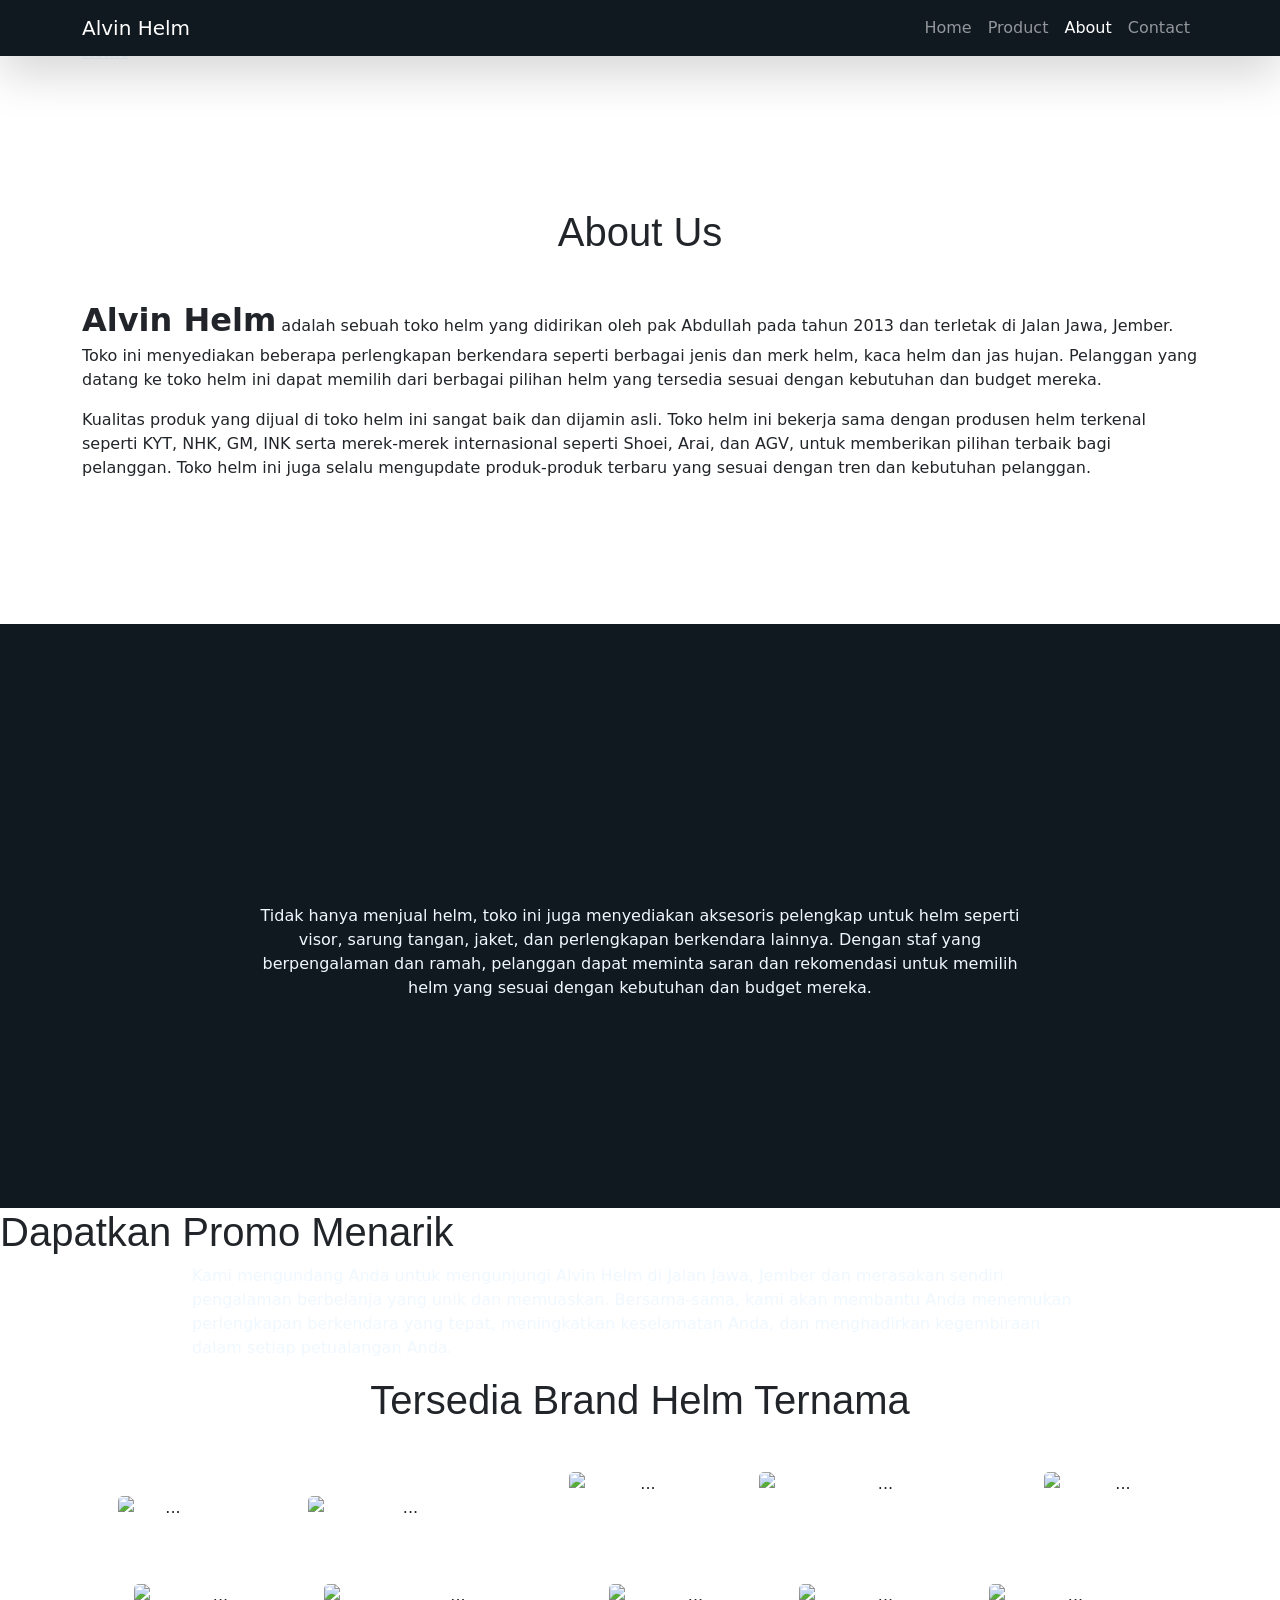
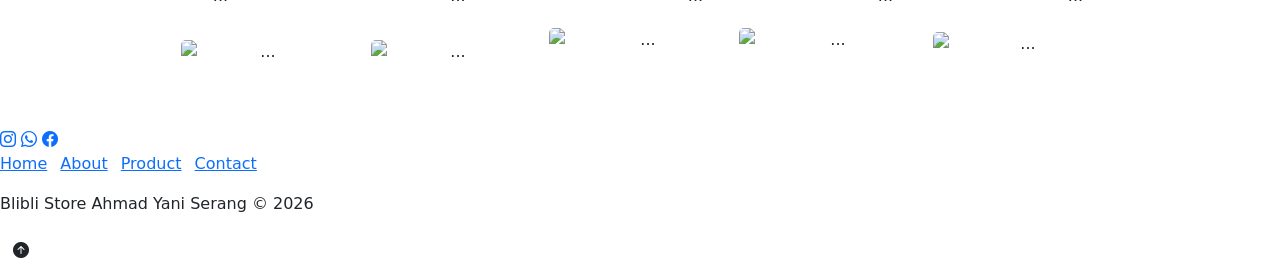
==== about.html @ 5a6e1b43 "Update title and copyright information in about.html" ====
<!DOCTYPE html>
<html lang="en">

<head>
  <meta charset="utf-8" />
  <meta name="viewport" content="width=device-width, initial-scale=1" />
  <title>Blibli Store Ahmad Yani Serang</title>
  <link href="img/faticon/output-onlinepngtools.png" rel="shortcut icon">

  <!-- Bootstrap CSS -->
  <link href="https://cdn.jsdelivr.net/npm/bootstrap@5.3.0-alpha3/dist/css/bootstrap.min.css" rel="stylesheet"
    integrity="sha384-KK94CHFLLe+nY2dmCWGMq91rCGa5gtU4mk92HdvYe+M/SXH301p5ILy+dN9+nJOZ" crossorigin="anonymous" />

  <!-- CSS -->
  <link rel="stylesheet" href="style.css" />

  <!-- Icons Boostrap -->
  <link rel="stylesheet" href="https://cdn.jsdelivr.net/npm/bootstrap-icons@1.10.5/font/bootstrap-icons.css" />

  <!-- EFEK SCROLL -->
  <link rel="stylesheet" href="https://unpkg.com/aos@next/dist/aos.css" />
</head>

<body>
  <!-- Navbar -->
  <nav class="navbar navbar-expand-lg navbar-dark shadow-lg fixed-top" style="background-color: #101820">
    <div class="container">
      <a class="navbar-brand" href="#">Alvin Helm</a>
      <button class="navbar-toggler" type="button" data-bs-toggle="collapse" data-bs-target="#navbarNav"
        aria-controls="navbarNav" aria-expanded="false" aria-label="Toggle navigation">
        <span class="navbar-toggler-icon"></span>
      </button>
      <div class="collapse navbar-collapse" id="navbarNav">
        <ul class="navbar-nav ms-auto">
          <li class="nav-item">
            <a class="nav-link" href="index.html">Home</a>
          </li>
          <li class="nav-item">
            <a class="nav-link" href="product.html">Product</a>
          </li>
          <li class="nav-item">
            <a class="nav-link active" aria-current="page" href="#">About</a>
          </li>
          <li class="nav-item">
            <a class="nav-link" href="contact.html">Contact</a>
          </li>
        </ul>
      </div>
    </div>
  </nav>
  <!-- Akhir Navbar -->

  <!-- Intro -->
  <section class="intro">
    <div class="hero-top" data-aos="fade-up" data-aos-easing="linear" data-aos-duration="1500">
      <div class="container h-100">
        <div class="d-flex h-100 text-start align-items-center">
          <div class="w-100 text-white">
            <p class="font_intro" data-aos="fade-up" data-aos-duration="2000">About Us</p>
            <p><a href="index.html" style="color: aliceblue">Home</a> / About Us</p>
          </div>
        </div>
      </div>
    </div>
  </section>
  <!-- Akhir Intro -->

  <!-- Produk -->
  <section class="about_Us" style="padding-top: 10%; padding-bottom: 10%">
    <div class="container" data-aos="fade-down" data-aos-easing="linear" data-aos-duration="1000">
      <div class="row justify-content-center text-center" data-aos="fade-up" data-aos-duration="500">
        <div class="col-lg-7 text-center mb-3" style="font-family: 'Outfit', sans-serif">
          <h1>About Us</h1>
        </div>
      </div>
      <div class="row justify-content-center text-left mt-3" data-aos="fade-up" data-aos-duration="1500">
        <p>
          <b style="font-size: 200%">Alvin Helm</b> adalah sebuah toko helm yang didirikan oleh pak Abdullah pada tahun
          2013 dan terletak di Jalan Jawa, Jember. Toko ini menyediakan beberapa perlengkapan berkendara seperti
          berbagai jenis
          dan merk helm, kaca helm dan jas hujan. Pelanggan yang datang ke toko helm ini dapat memilih dari berbagai
          pilihan helm yang tersedia sesuai dengan kebutuhan dan budget mereka.
        </p>
        <p>
          Kualitas produk yang dijual di toko helm ini sangat baik dan dijamin asli. Toko helm ini bekerja sama dengan
          produsen helm terkenal seperti KYT, NHK, GM, INK serta merek-merek internasional seperti Shoei, Arai, dan AGV,
          untuk
          memberikan pilihan terbaik bagi pelanggan. Toko helm ini juga selalu mengupdate produk-produk terbaru yang
          sesuai dengan tren dan kebutuhan pelanggan.
        </p>
      </div>
    </div>
  </section>
  <!-- Akhir Produk -->

  <!-- Produk -->
  <section class="about" style="background-color: #101820; padding-top: 15%; padding-bottom: 15%">
    <div class="container" data-aos="fade-down" data-aos-easing="linear" data-aos-duration="1000">
      <div class="row justify-content-center text-center" data-aos="fade-up" data-aos-duration="500">
        <div class="col-lg-7 text-center mb-3" style="font-family: 'Outfit', sans-serif; color: aliceblue">
          <h1>Mengapa Harus Alvin Helm ?</h1>
        </div>
      </div>
      <div class="row justify-content-center text-center mt-3"
        style="color: aliceblue; padding-left: 15%; padding-right: 15%" data-aos="fade-up" data-aos-duration="1500">
        <p>
          Tidak hanya menjual helm, toko ini juga menyediakan aksesoris pelengkap untuk helm seperti visor, sarung
          tangan, jaket, dan perlengkapan berkendara lainnya. Dengan staf yang berpengalaman dan ramah, pelanggan dapat
          meminta saran
          dan rekomendasi untuk memilih helm yang sesuai dengan kebutuhan dan budget mereka.
        </p>
      </div>
    </div>
  </section>
  <!-- Akhir Produk -->
  <!--<section class="hero">
      <div class="hero-container text-left">
        <h1 style="font-family: 'Fredoka', sans-serif; color: aliceblue">Dapatkan Promo Menarik</h1>
        <p>
          Kami mengundang Anda untuk mengunjungi Alvin Helm di Jalan Jawa, Jember dan merasakan sendiri pengalaman berbelanja yang unik dan memuaskan. Bersama-sama, kami akan membantu Anda menemukan perlengkapan berkendara yang tepat,
          meningkatkan keselamatan Anda, dan menghadirkan kegembiraan dalam setiap petualangan Anda.
        </p>
      </div>
    </section>-->

  <section class="hero">
    <div class="hero-content" data-aos="fade-down" data-aos-easing="linear" data-aos-duration="1000">
      <h1 class="hero-title" style="font-family: 'Outfit', sans-serif" data-aos="fade-up" data-aos-duration="500">
        Dapatkan Promo Menarik</h1>

      <p class="hero-subtitle" style="color: aliceblue; padding-left: 15%; padding-right: 15%" data-aos="fade-up"
        data-aos-duration="1500">
        Kami mengundang Anda untuk mengunjungi Alvin Helm di Jalan Jawa, Jember dan merasakan sendiri pengalaman
        berbelanja yang unik dan memuaskan. Bersama-sama, kami akan membantu Anda menemukan perlengkapan berkendara yang
        tepat,
        meningkatkan keselamatan Anda, dan menghadirkan kegembiraan dalam setiap petualangan Anda.
      </p>
    </div>
  </section>

  <!-- Brand -->
  <section class="brand2" id="brand2">
    <div class="container justify-content-center text-center mb-5" data-aos="fade-up" data-aos-duration="2000">
      <div class="row justify-content-center text-center" data-aos="fade-up" data-aos-duration="2000">
        <div class="col-lg-7 text-center mb-3" style="font-family: 'Outfit', sans-serif">
          <h1>Tersedia Brand Helm Ternama</h1>
        </div>
      </div>
      <div class="row justify-content-center text-center">
        <div class="col-lg-2 p-5">
          <div class="card" style="width: auto; border: none">
            <img src="img/logo helm/AGV_logo2.png" class="card-img-top" alt="..." />
          </div>
        </div>
        <div class="col-lg-3 p-5">
          <div class="card" style="width: auto; border: none">
            <img src="img/logo helm/arai.png" class="card-img-top" alt="..." />
          </div>
        </div>
        <div class="col-lg-2 p-4">
          <div class="card" style="width: auto; border: none">
            <img src="img/logo helm/bogo2.png" class="card-img-top" alt="..." />
          </div>
        </div>
        <div class="col-lg-3 p-4">
          <div class="card" style="width: auto; border: none">
            <img src="img/logo helm/cargloss2.png" class="card-img-top" alt="..." />
          </div>
        </div>
        <div class="col-lg-2 p-4">
          <div class="card" style="width: auto; border: none">
            <img src="img/logo helm/gm2.png" class="card-img-top" alt="..." />
          </div>
        </div>
        <div class="col-lg-2 p-3">
          <div class="card" style="width: auto; border: none">
            <img src="img/logo helm/hiu2.png" class="card-img-top" alt="..." />
          </div>
        </div>
        <div class="col-lg-3 p-3">
          <div class="card" style="width: auto; border: none">
            <img src="img/logo helm/hjc2.png" class="card-img-top" alt="..." />
          </div>
        </div>
        <div class="col-lg-2 p-3">
          <div class="card" style="width: auto; border: none">
            <img src="img/logo helm/ink2.png" class="card-img-top" alt="..." />
          </div>
        </div>
        <div class="col-lg-2 p-3">
          <div class="card" style="width: auto; border: none">
            <img src="img/logo helm/jpn2.png" class="card-img-top" alt="..." />
          </div>
        </div>
        <div class="col-lg-2 p-3">
          <div class="card" style="width: auto; border: none">
            <img src="img/logo helm/Logo KYT Helmet.png" class="card-img-top" alt="..." />
          </div>
        </div>
        <div class="col-lg-2 p-3">
          <div class="card" style="width: auto; border: none">
            <img src="img/logo helm/nhk.png" class="card-img-top" alt="..." />
          </div>
        </div>
        <div class="col-lg-2 p-3">
          <div class="card" style="width: auto; border: none">
            <img src="img/logo helm/nolan2.png" class="card-img-top" alt="..." />
          </div>
        </div>
        <div class="col-lg-2 p-1">
          <div class="card" style="width: auto; border: none">
            <img src="img/logo helm/rsv2.png" class="card-img-top" alt="..." />
          </div>
        </div>
        <div class="col-lg-2 p-1">
          <div class="card" style="width: auto; border: none">
            <img src="img/logo helm/shoe2.png" class="card-img-top" alt="..." />
          </div>
        </div>
        <div class="col-lg-2 p-2">
          <div class="card" style="width: auto; border: none">
            <img src="img/logo helm/suomy 2.png" class="card-img-top" alt="..." />
          </div>
        </div>
      </div>
    </div>
  </section>
  <!-- Akhir Brand -->

  <!-- Footer -->
  <section>
    <div class="footer-basic">
      <footer>
        <div class="social">
          <a href="https://www.instagram.com/alvin_grosir_helm/?hl=id" target="_blank"><i
              class="bi bi-instagram"></i></a>
          <a href="http://wa.me/6281232246565"><i class="bi bi-whatsapp" target="_blank"></i></a>
          <a href="https://www.facebook.com/ALVIN.GROSIR.HELM/" target="_blank"><i class="bi bi-facebook"></i></a>
        </div>
        <ul class="list-inline">
          <li class="list-inline-item"><a href="index.html">Home</a></li>
          <li class="list-inline-item"><a href="about.html">About</a></li>
          <li class="list-inline-item"><a href="product.html">Product</a></li>
          <li class="list-inline-item"><a href="contact.html">Contact</a></li>
        </ul>
        <p class="copyright">Blibli Store Ahmad Yani Serang © 2026</p>
      </footer>
    </div>
  </section>
  <!-- Akhir Footer -->

  <!-- Scroll to Top -->
  <button onclick="topFunction()" class="btn btn-floating mb-1" id="myBtn" title="Go to top"><i
      class="bi bi-arrow-up-circle-fill"></i></button>

  <script src="script.js"></script>

  <script src="https://cdn.jsdelivr.net/npm/bootstrap@5.3.0-alpha3/dist/js/bootstrap.bundle.min.js"
    integrity="sha384-ENjdO4Dr2bkBIFxQpeoTz1HIcje39Wm4jDKdf19U8gI4ddQ3GYNS7NTKfAdVQSZe"
    crossorigin="anonymous"></script>

  <!-- EFEK SCROLL -->
  <script src="https://unpkg.com/aos@next/dist/aos.js"></script>
  <script>
    AOS.init();
  </script>
</body>

</html>
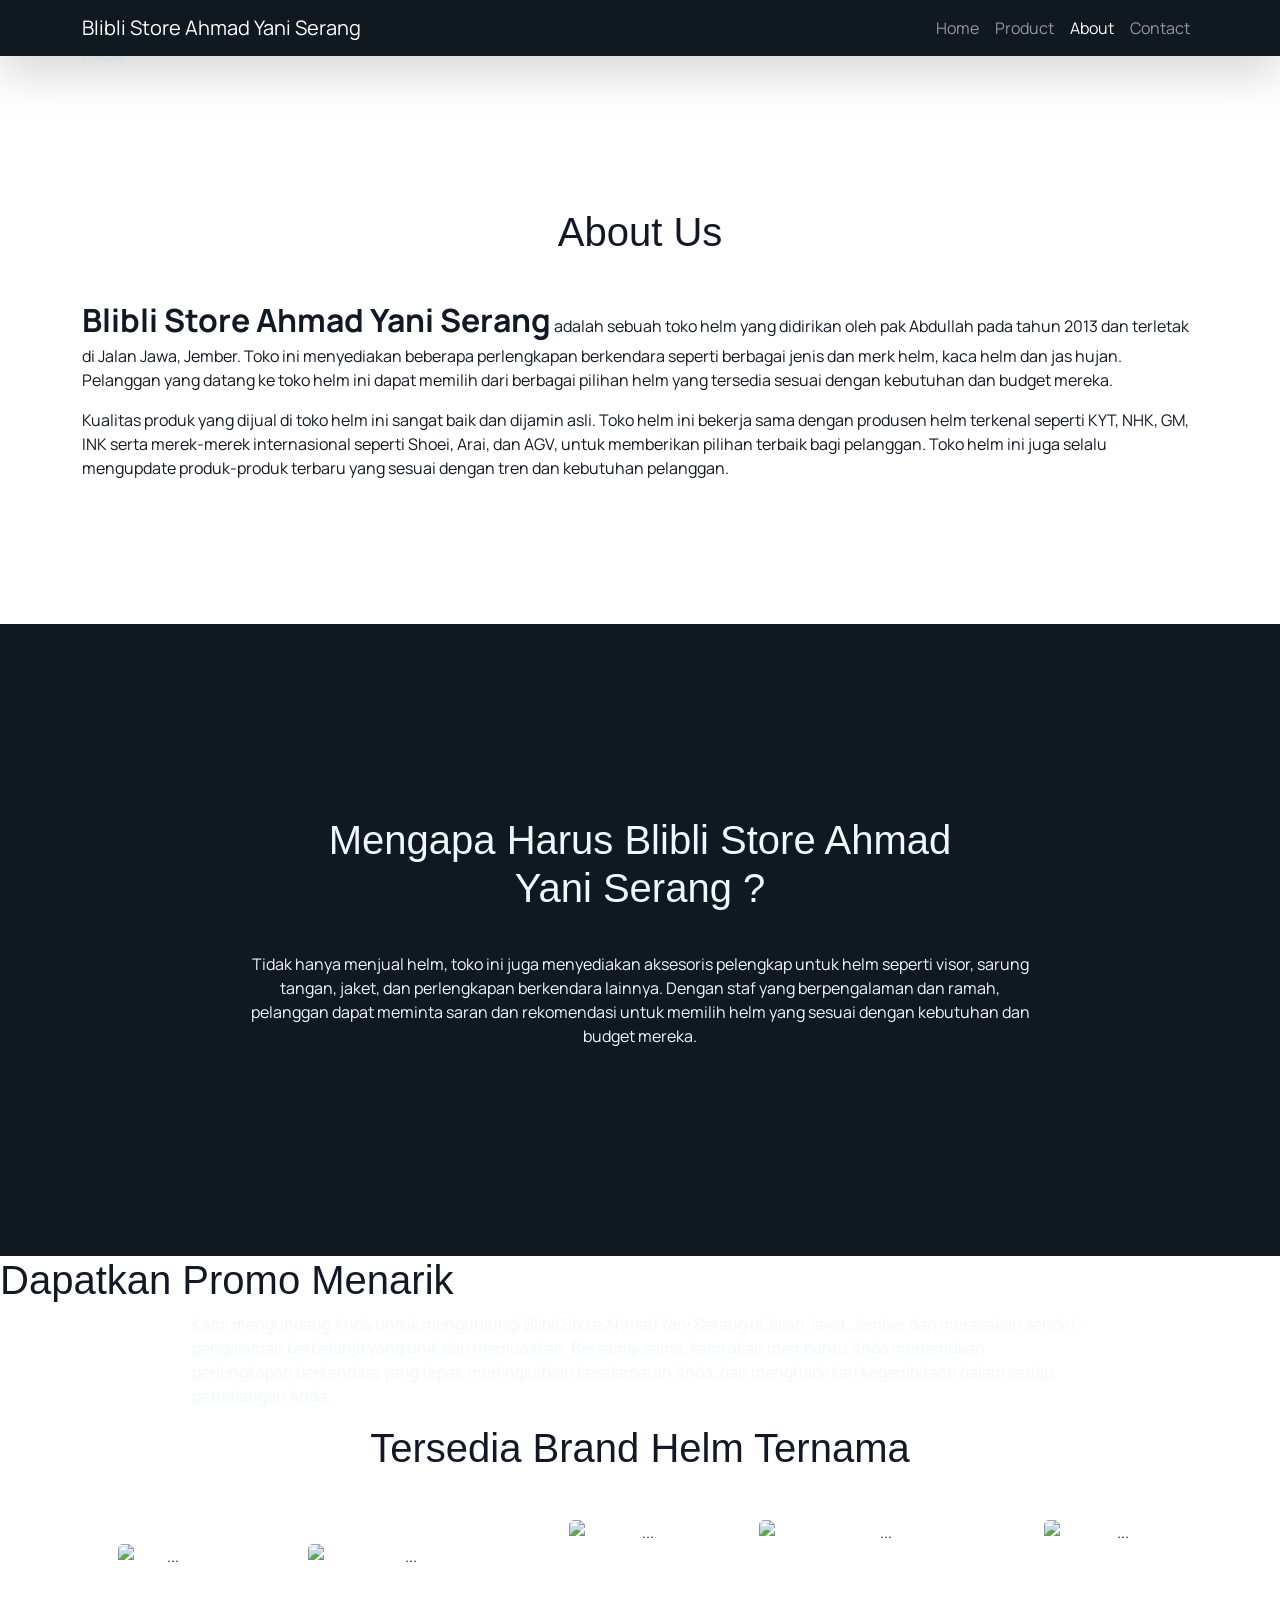
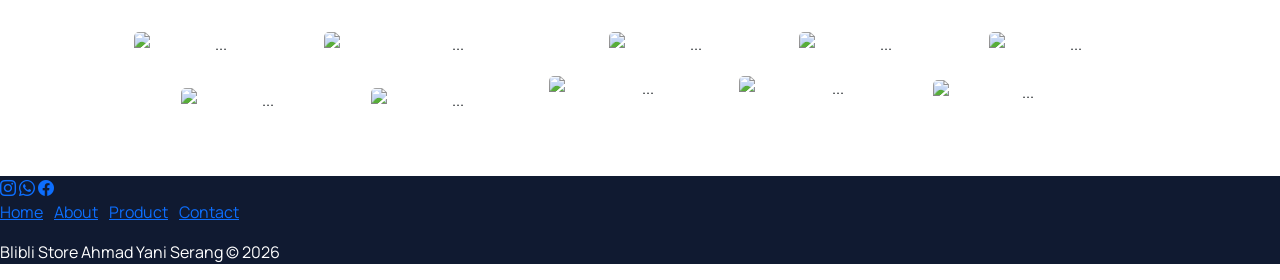
==== commit 710a35e1: "Ganti Alvin Helm menjadi Blibli Store Ahmad Yani Serang" ====
--- a/about.html
+++ b/about.html
@@ -25,7 +25,7 @@
   <!-- Navbar -->
   <nav class="navbar navbar-expand-lg navbar-dark shadow-lg fixed-top" style="background-color: #101820">
     <div class="container">
-      <a class="navbar-brand" href="#">Alvin Helm</a>
+      <a class="navbar-brand" href="#">Blibli Store Ahmad Yani Serang</a>
       <button class="navbar-toggler" type="button" data-bs-toggle="collapse" data-bs-target="#navbarNav"
         aria-controls="navbarNav" aria-expanded="false" aria-label="Toggle navigation">
         <span class="navbar-toggler-icon"></span>
@@ -75,7 +75,7 @@
       </div>
       <div class="row justify-content-center text-left mt-3" data-aos="fade-up" data-aos-duration="1500">
         <p>
-          <b style="font-size: 200%">Alvin Helm</b> adalah sebuah toko helm yang didirikan oleh pak Abdullah pada tahun
+          <b style="font-size: 200%">Blibli Store Ahmad Yani Serang</b> adalah sebuah toko helm yang didirikan oleh pak Abdullah pada tahun
           2013 dan terletak di Jalan Jawa, Jember. Toko ini menyediakan beberapa perlengkapan berkendara seperti
           berbagai jenis
           dan merk helm, kaca helm dan jas hujan. Pelanggan yang datang ke toko helm ini dapat memilih dari berbagai
@@ -98,7 +98,7 @@
     <div class="container" data-aos="fade-down" data-aos-easing="linear" data-aos-duration="1000">
       <div class="row justify-content-center text-center" data-aos="fade-up" data-aos-duration="500">
         <div class="col-lg-7 text-center mb-3" style="font-family: 'Outfit', sans-serif; color: aliceblue">
-          <h1>Mengapa Harus Alvin Helm ?</h1>
+          <h1>Mengapa Harus Blibli Store Ahmad Yani Serang ?</h1>
         </div>
       </div>
       <div class="row justify-content-center text-center mt-3"
@@ -117,7 +117,7 @@
       <div class="hero-container text-left">
         <h1 style="font-family: 'Fredoka', sans-serif; color: aliceblue">Dapatkan Promo Menarik</h1>
         <p>
-          Kami mengundang Anda untuk mengunjungi Alvin Helm di Jalan Jawa, Jember dan merasakan sendiri pengalaman berbelanja yang unik dan memuaskan. Bersama-sama, kami akan membantu Anda menemukan perlengkapan berkendara yang tepat,
+          Kami mengundang Anda untuk mengunjungi Blibli Store Ahmad Yani Serang di Jalan Jawa, Jember dan merasakan sendiri pengalaman berbelanja yang unik dan memuaskan. Bersama-sama, kami akan membantu Anda menemukan perlengkapan berkendara yang tepat,
           meningkatkan keselamatan Anda, dan menghadirkan kegembiraan dalam setiap petualangan Anda.
         </p>
       </div>
@@ -130,7 +130,7 @@
 
       <p class="hero-subtitle" style="color: aliceblue; padding-left: 15%; padding-right: 15%" data-aos="fade-up"
         data-aos-duration="1500">
-        Kami mengundang Anda untuk mengunjungi Alvin Helm di Jalan Jawa, Jember dan merasakan sendiri pengalaman
+        Kami mengundang Anda untuk mengunjungi Blibli Store Ahmad Yani Serang di Jalan Jawa, Jember dan merasakan sendiri pengalaman
         berbelanja yang unik dan memuaskan. Bersama-sama, kami akan membantu Anda menemukan perlengkapan berkendara yang
         tepat,
         meningkatkan keselamatan Anda, dan menghadirkan kegembiraan dalam setiap petualangan Anda.
--- a/style.css
+++ b/style.css
@@ -0,0 +1,4 @@
+@import url('https://fonts.googleapis.com/css2?family=Manrope:wght@400;500;600;700;800&display=swap');
+:root{--navy:#0b1832;--blue:#246bfd;--yellow:#ffc928;--cream:#f5f7fb;--text:#121826;--muted:#747b8a}*{box-sizing:border-box}html{scroll-behavior:smooth}body{margin:0;font-family:'Manrope',sans-serif;color:var(--text);background:#fff}.container{width:min(1180px,calc(100% - 40px));margin:auto}.topbar{height:82px;background:#fff;border-bottom:1px solid #edf0f5}.topbar-inner{height:82px;display:flex;align-items:center;gap:34px}.brand{display:flex;align-items:center;gap:9px;text-decoration:none;color:var(--navy);font-size:21px;font-weight:800;letter-spacing:-1px}.brand>span:last-child>span{color:var(--blue)}.brand-mark{width:38px;height:38px;border-radius:11px;background:var(--blue);display:grid;place-items:center;color:#fff;font-size:20px}.search{height:46px;max-width:510px;flex:1;display:flex;align-items:center;gap:11px;padding:0 15px;background:#f4f6fa;border:1px solid #edf0f5;border-radius:10px}.search i{color:#8b92a1}.search input{border:0;outline:0;background:transparent;width:100%;font-family:inherit;font-size:14px}.header-actions{display:flex;align-items:center;gap:20px;margin-left:auto}.header-actions>a{position:relative;text-decoration:none;color:#4c5363;display:flex;flex-direction:column;align-items:center;gap:3px;font-size:11px}.header-actions>a i{font-size:21px}.header-actions .profile{font-size:28px;color:var(--navy);margin-left:2px}.cart-link b{position:absolute;top:-8px;right:-7px;width:18px;height:18px;border-radius:50%;background:var(--blue);color:#fff;font-size:10px;display:grid;place-items:center}.categorybar{height:48px;border-bottom:1px solid #edf0f5}.category-inner{height:48px;display:flex;align-items:center;gap:30px}.category-inner a{text-decoration:none;color:#5d6472;font-size:13px;font-weight:600}.category-inner a:hover{color:var(--blue)}.category-inner .category-active{height:48px;padding-right:22px;border-right:1px solid #edf0f5;color:var(--navy);display:flex;align-items:center;gap:8px}.hero-market{background:#f2f6ff;overflow:hidden}.hero-grid{min-height:470px;display:grid;grid-template-columns:52% 48%;align-items:center}.eyebrow,.section-kicker{color:var(--blue);font-size:11px;font-weight:800;letter-spacing:1.5px}.hero-copy h1{font-size:48px;line-height:1.12;letter-spacing:-2.5px;margin:15px 0 18px;color:var(--navy)}.hero-copy h1 em{color:var(--blue);font-style:normal}.hero-copy>p{max-width:520px;color:#687083;font-size:15px;line-height:1.75}.hero-buttons{display:flex;gap:12px;margin-top:26px}.btn-primary,.btn-secondary{height:48px;padding:0 20px;border-radius:8px;text-decoration:none;display:inline-flex;align-items:center;justify-content:center;gap:9px;font-size:13px;font-weight:700}.btn-primary{background:var(--blue);color:#fff}.btn-secondary{background:#fff;color:var(--navy);border:1px solid #e2e6ef}.trust-row{display:flex;gap:22px;margin-top:24px;font-size:11px;color:#657087}.trust-row i{color:var(--blue);margin-right:5px}.hero-visual{height:470px;position:relative;display:flex;align-items:center;justify-content:center}.hero-visual:before{content:"";position:absolute;width:390px;height:390px;border-radius:50%;background:linear-gradient(145deg,#dce6ff,#edf3ff)}.hero-orbit{position:absolute;width:430px;height:430px;border:1px dashed #bdcaf0;border-radius:50%;animation:spin 35s linear infinite}@keyframes spin{to{transform:rotate(360deg)}}.hero-visual img{position:relative;width:390px;height:390px;object-fit:contain;filter:drop-shadow(0 28px 18px rgba(23,52,99,.18));z-index:2}.promo-badge{position:absolute;z-index:3;right:18px;top:82px;width:92px;height:92px;border-radius:50%;background:var(--yellow);display:flex;flex-direction:column;align-items:center;justify-content:center;color:var(--navy);transform:rotate(6deg);box-shadow:0 10px 25px rgba(194,145,0,.18)}.promo-badge small{font-size:9px}.promo-badge strong{font-size:17px}.promo-strip{background:#fff;border-bottom:1px solid #edf0f5}.promo-grid{height:92px;display:grid;grid-template-columns:repeat(4,1fr);align-items:center}.promo-grid article{display:flex;align-items:center;justify-content:center;gap:12px;border-right:1px solid #edf0f5}.promo-grid article:last-child{border:0}.promo-grid article>i{width:38px;height:38px;border-radius:50%;background:#eef3ff;color:var(--blue);display:grid;place-items:center}.promo-grid article div{display:flex;flex-direction:column}.promo-grid strong{font-size:13px}.promo-grid span{font-size:10px;color:#8a90a0;margin-top:3px}.catalog-section{padding:72px 0 82px}.section-heading{display:flex;justify-content:space-between;align-items:end;margin-bottom:28px}.section-heading h2{margin:7px 0 0;font-size:30px;letter-spacing:-1.2px;color:var(--navy)}.section-heading>a{color:var(--blue);text-decoration:none;font-size:13px;font-weight:700}.product-grid{display:grid;grid-template-columns:repeat(4,1fr);gap:18px}.product-card{border:1px solid #edf0f5;border-radius:14px;overflow:hidden;background:#fff;transition:.25s}.product-card:hover{transform:translateY(-6px);box-shadow:0 16px 35px rgba(26,44,82,.10)}.product-media{height:240px;background:#f7f8fb;position:relative;display:grid;place-items:center}.product-media img{width:82%;height:82%;object-fit:contain;transition:.25s}.product-card:hover .product-media img{transform:scale(1.04)}.sale-label{position:absolute;z-index:2;left:12px;top:12px;background:#ff5c5c;color:#fff;border-radius:5px;padding:5px 7px;font-size:10px;font-weight:800}.sale-label.blue{background:var(--blue)}.sale-label.green{background:#1ba875}.wish{position:absolute;z-index:2;right:12px;top:12px;width:34px;height:34px;border:0;border-radius:50%;background:#fff;color:#697184}.wish.active{color:#ff4d67}.product-info{padding:16px}.brand-label{font-size:9px;font-weight:800;color:var(--blue);letter-spacing:1px}.product-info h3{font-size:14px;min-height:38px;margin:7px 0 10px}.price{display:flex;align-items:center;gap:8px}.price strong{color:var(--blue);font-size:15px}.price del{color:#adb2bd;font-size:10px}.add-cart{width:100%;height:39px;border:0;border-radius:8px;margin-top:14px;background:#eff4ff;color:var(--blue);font-family:inherit;font-size:12px;font-weight:800;cursor:pointer}.add-cart:hover,.add-cart.added{background:var(--blue);color:#fff}.brand-banner{padding:0 0 72px}.brand-banner-inner{height:270px;border-radius:18px;background:linear-gradient(100deg,#101d3b 0%,#172f63 75%,#254c94);position:relative;overflow:hidden;padding:48px 55px;color:#fff}.brand-banner-inner:after{content:"";position:absolute;width:330px;height:330px;border:1px solid rgba(255,255,255,.12);border-radius:50%;right:-20px;top:-30px}.brand-banner-inner div{position:relative;z-index:2}.brand-banner-inner span{font-size:10px;color:#9db6f4;font-weight:800;letter-spacing:1.5px}.brand-banner-inner h2{font-size:34px;line-height:1.2;margin:12px 0 22px}.brand-banner-inner a{display:inline-block;background:var(--yellow);color:var(--navy);text-decoration:none;border-radius:7px;padding:12px 17px;font-size:12px;font-weight:800}.brand-banner-inner img{position:absolute;right:60px;bottom:-90px;width:380px;height:380px;object-fit:contain}.benefits{background:#f7f8fb;border-top:1px solid #edf0f5;padding:32px 0}.benefit-grid{display:grid;grid-template-columns:repeat(4,1fr)}.benefit-grid article{display:flex;align-items:center;justify-content:center;gap:12px;border-right:1px solid #e7eaf0}.benefit-grid article:last-child{border:0}.benefit-grid article>i{font-size:27px;color:var(--blue)}.benefit-grid h3{font-size:12px;margin:0 0 4px}.benefit-grid p{font-size:10px;color:#858b99;margin:0}footer{background:#101a31;color:#fff}.footer-inner{height:110px;display:flex;align-items:center}.footer-brand{color:#fff}.footer-brand>span:last-child>span{color:#77a1ff}.footer-inner nav{display:flex;gap:25px;margin-left:auto}.footer-inner nav a{color:#b9c0cf;text-decoration:none;font-size:12px}.footer-inner p{margin:0 0 0 32px;color:#8b94a7;font-size:11px}.back-to-top{position:fixed;right:24px;bottom:24px;width:42px;height:42px;border:0;border-radius:50%;background:var(--blue);color:#fff;opacity:0;pointer-events:none;transition:.2s}.back-to-top.visible{opacity:1;pointer-events:auto}
+@media(max-width:900px){.header-actions>a:not(.profile){display:none}.topbar-inner{gap:14px}.search{max-width:none}.category-inner{overflow-x:auto}.category-inner a{white-space:nowrap}.hero-grid{grid-template-columns:55% 45}.hero-copy h1{font-size:38px}.hero-visual img{width:300px}.promo-grid{grid-template-columns:repeat(2,1fr);height:auto;padding:15px 0}.promo-grid article{height:55px}.product-grid{grid-template-columns:repeat(2,1fr)}.benefit-grid{grid-template-columns:repeat(2,1fr);gap:20px}.benefit-grid article{border:0}.brand-banner-inner img{right:-20px}}
+@media(max-width:600px){.container{width:min(100% - 24px,1180px)}.topbar{height:70px}.topbar-inner{height:70px}.brand>span:last-child{display:none}.search{height:42px}.header-actions{gap:8px}.header-actions .profile{display:none}.category-inner{gap:20px}.hero-grid{grid-template-columns:1fr;min-height:620px}.hero-copy{padding-top:44px}.hero-copy h1{font-size:35px}.hero-copy>p{font-size:13px}.trust-row{flex-wrap:wrap}.hero-visual{height:330px}.hero-visual:before{width:280px;height:280px}.hero-orbit{width:310px;height:310px}.hero-visual img{width:280px;height:280px}.promo-badge{right:8%;top:25px;width:78px;height:78px}.promo-grid article:nth-child(2){border-right:0}.promo-grid strong{font-size:11px}.catalog-section{padding:48px 0}.product-grid{gap:10px}.product-media{height:190px}.product-info h3{font-size:12px}.price{display:block}.price del{display:block;margin-top:3px}.brand-banner-inner{padding:35px 28px}.brand-banner-inner h2{font-size:27px}.brand-banner-inner img{opacity:.28;right:-120px}.benefit-grid{grid-template-columns:1fr 1fr}.footer-inner{height:auto;padding:28px 0;flex-wrap:wrap}.footer-inner nav{order:3;width:100%;margin:22px 0 0}.footer-inner p{margin-left:auto}}
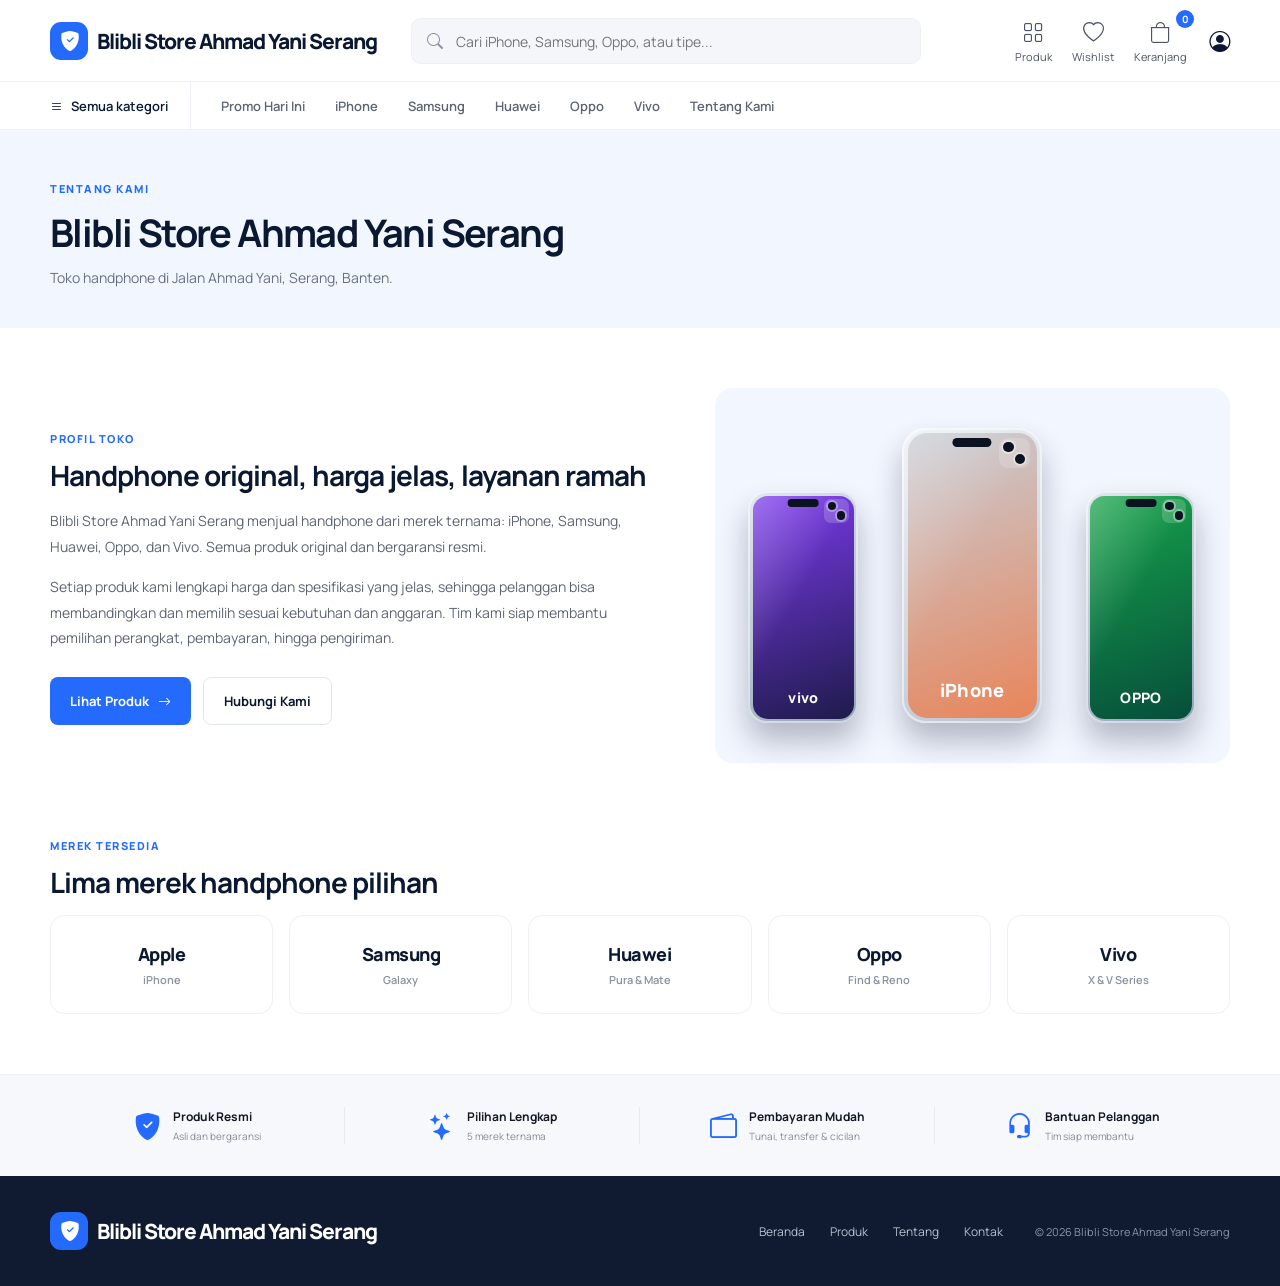
==== commit e9b36e04: "Add files via upload" ====
--- a/about.html
+++ b/about.html
@@ -1,269 +1,97 @@
-<!DOCTYPE html>
-<html lang="en">
+<!doctype html>
+<html lang="id">
+<head>
+  <meta charset="utf-8">
+  <meta name="viewport" content="width=device-width, initial-scale=1">
+  <title>Tentang Kami — Blibli Store Ahmad Yani Serang</title>
+  <meta name="description" content="Profil Blibli Store Ahmad Yani Serang, toko handphone di Ahmad Yani Serang">
+  <link rel="icon" type="image/svg+xml" href="img/faticon/favicon.svg">
+  <link rel="preconnect" href="https://fonts.googleapis.com">
+  <link rel="preconnect" href="https://fonts.gstatic.com" crossorigin>
+  <link rel="stylesheet" href="https://cdn.jsdelivr.net/npm/bootstrap-icons@1.11.3/font/bootstrap-icons.css">
+  <link rel="stylesheet" href="style.css">
+</head>
+<body>
+  <header class="topbar">
+    <div class="container topbar-inner">
+      <a class="brand" href="index.html" aria-label="Blibli Store Ahmad Yani Serang beranda">
+        <span class="brand-mark"><i class="bi bi-shield-fill-check"></i></span>
+        <span>Blibli Store Ahmad Yani Serang</span>
+      </a>
+      <form class="search" role="search" onsubmit="return false">
+        <i class="bi bi-search"></i>
+        <input id="searchInput" type="search" placeholder="Cari iPhone, Samsung, Oppo, atau tipe..." autocomplete="off">
+      </form>
+      <nav class="header-actions" aria-label="Navigasi utama">
+        <a href="product.html"><i class="bi bi-grid"></i><span>Produk</span></a>
+        <a href="product.html"><i class="bi bi-heart"></i><span>Wishlist</span></a>
+        <a class="cart-link" href="product.html"><i class="bi bi-bag"></i><span>Keranjang</span><b id="cartCount">0</b></a>
+        <a class="profile" href="contact.html" aria-label="Kontak"><i class="bi bi-person-circle"></i></a>
+      </nav>
+    </div>
+  </header>
 
-<head>
-  <meta charset="utf-8" />
-  <meta name="viewport" content="width=device-width, initial-scale=1" />
-  <title>Blibli Store Ahmad Yani Serang</title>
-  <link href="img/faticon/output-onlinepngtools.png" rel="shortcut icon">
-
-  <!-- Bootstrap CSS -->
-  <link href="https://cdn.jsdelivr.net/npm/bootstrap@5.3.0-alpha3/dist/css/bootstrap.min.css" rel="stylesheet"
-    integrity="sha384-KK94CHFLLe+nY2dmCWGMq91rCGa5gtU4mk92HdvYe+M/SXH301p5ILy+dN9+nJOZ" crossorigin="anonymous" />
-
-  <!-- CSS -->
-  <link rel="stylesheet" href="style.css" />
-
-  <!-- Icons Boostrap -->
-  <link rel="stylesheet" href="https://cdn.jsdelivr.net/npm/bootstrap-icons@1.10.5/font/bootstrap-icons.css" />
-
-  <!-- EFEK SCROLL -->
-  <link rel="stylesheet" href="https://unpkg.com/aos@next/dist/aos.css" />
-</head>
-
-<body>
-  <!-- Navbar -->
-  <nav class="navbar navbar-expand-lg navbar-dark shadow-lg fixed-top" style="background-color: #101820">
-    <div class="container">
-      <a class="navbar-brand" href="#">Blibli Store Ahmad Yani Serang</a>
-      <button class="navbar-toggler" type="button" data-bs-toggle="collapse" data-bs-target="#navbarNav"
-        aria-controls="navbarNav" aria-expanded="false" aria-label="Toggle navigation">
-        <span class="navbar-toggler-icon"></span>
-      </button>
-      <div class="collapse navbar-collapse" id="navbarNav">
-        <ul class="navbar-nav ms-auto">
-          <li class="nav-item">
-            <a class="nav-link" href="index.html">Home</a>
-          </li>
-          <li class="nav-item">
-            <a class="nav-link" href="product.html">Product</a>
-          </li>
-          <li class="nav-item">
-            <a class="nav-link active" aria-current="page" href="#">About</a>
-          </li>
-          <li class="nav-item">
-            <a class="nav-link" href="contact.html">Contact</a>
-          </li>
-        </ul>
-      </div>
+  <nav class="categorybar" aria-label="Kategori">
+    <div class="container category-inner">
+      <a class="category-active" href="index.html"><i class="bi bi-list"></i> Semua kategori</a>
+      <a href="product.html">Promo Hari Ini</a>
+      <a href="product.html?brand=iPhone">iPhone</a>
+      <a href="product.html?brand=Samsung">Samsung</a>
+      <a href="product.html?brand=Huawei">Huawei</a>
+      <a href="product.html?brand=Oppo">Oppo</a>
+      <a href="product.html?brand=Vivo">Vivo</a>
+      <a href="about.html">Tentang Kami</a>
     </div>
   </nav>
-  <!-- Akhir Navbar -->
 
-  <!-- Intro -->
-  <section class="intro">
-    <div class="hero-top" data-aos="fade-up" data-aos-easing="linear" data-aos-duration="1500">
-      <div class="container h-100">
-        <div class="d-flex h-100 text-start align-items-center">
-          <div class="w-100 text-white">
-            <p class="font_intro" data-aos="fade-up" data-aos-duration="2000">About Us</p>
-            <p><a href="index.html" style="color: aliceblue">Home</a> / About Us</p>
-          </div>
+  <main>
+    <section class="page-hero">
+      <div class="container">
+        <span class="eyebrow">TENTANG KAMI</span>
+        <h1>Blibli Store Ahmad Yani Serang</h1>
+        <p>Toko handphone di Jalan Ahmad Yani, Serang, Banten.</p>
+      </div>
+    </section>
+
+    <section class="container about-grid">
+      <div>
+        <span class="section-kicker">PROFIL TOKO</span>
+        <h2>Handphone original, harga jelas, layanan ramah</h2>
+        <p>Blibli Store Ahmad Yani Serang menjual handphone dari merek ternama: iPhone, Samsung, Huawei, Oppo, dan Vivo. Semua produk original dan bergaransi resmi.</p>
+        <p>Setiap produk kami lengkapi harga dan spesifikasi yang jelas, sehingga pelanggan bisa membandingkan dan memilih sesuai kebutuhan dan anggaran. Tim kami siap membantu pemilihan perangkat, pembayaran, hingga pengiriman.</p>
+        <div class="hero-buttons">
+          <a class="btn-primary" href="product.html">Lihat Produk <i class="bi bi-arrow-right"></i></a>
+          <a class="btn-secondary" href="contact.html">Hubungi Kami</a>
         </div>
       </div>
+      <div class="about-visual" aria-hidden="true"><div class="phone vivo " role="img" aria-label="Ilustrasi X200"><span class="cam"></span><div class="screen">vivo</div></div><div class="phone iphone " role="img" aria-label="Ilustrasi iPhone 17 Pro Max"><span class="cam"></span><div class="screen">iPhone</div></div><div class="phone oppo " role="img" aria-label="Ilustrasi Find X8"><span class="cam"></span><div class="screen">OPPO</div></div></div>
+    </section>
+
+    <section class="container brands-section">
+      <span class="section-kicker">MEREK TERSEDIA</span>
+      <h2>Lima merek handphone pilihan</h2>
+      <div class="brand-cards"><div class="brand-card">Apple<small>iPhone</small></div><div class="brand-card">Samsung<small>Galaxy</small></div><div class="brand-card">Huawei<small>Pura & Mate</small></div><div class="brand-card">Oppo<small>Find & Reno</small></div><div class="brand-card">Vivo<small>X & V Series</small></div></div>
+    </section>
+
+    <section class="benefits">
+      <div class="container benefit-grid">
+        <article><i class="bi bi-shield-fill-check"></i><div><h3>Produk Resmi</h3><p>Asli dan bergaransi</p></div></article>
+        <article><i class="bi bi-stars"></i><div><h3>Pilihan Lengkap</h3><p>5 merek ternama</p></div></article>
+        <article><i class="bi bi-wallet2"></i><div><h3>Pembayaran Mudah</h3><p>Tunai, transfer & cicilan</p></div></article>
+        <article><i class="bi bi-headset"></i><div><h3>Bantuan Pelanggan</h3><p>Tim siap membantu</p></div></article>
+      </div>
+    </section>
+  </main>
+
+  <footer>
+    <div class="container footer-inner">
+      <a class="brand footer-brand" href="index.html"><span class="brand-mark"><i class="bi bi-shield-fill-check"></i></span><span>Blibli Store Ahmad Yani Serang</span></a>
+      <nav><a href="index.html">Beranda</a><a href="product.html">Produk</a><a href="about.html">Tentang</a><a href="contact.html">Kontak</a></nav>
+      <p>© 2026 Blibli Store Ahmad Yani Serang</p>
     </div>
-  </section>
-  <!-- Akhir Intro -->
+  </footer>
 
-  <!-- Produk -->
-  <section class="about_Us" style="padding-top: 10%; padding-bottom: 10%">
-    <div class="container" data-aos="fade-down" data-aos-easing="linear" data-aos-duration="1000">
-      <div class="row justify-content-center text-center" data-aos="fade-up" data-aos-duration="500">
-        <div class="col-lg-7 text-center mb-3" style="font-family: 'Outfit', sans-serif">
-          <h1>About Us</h1>
-        </div>
-      </div>
-      <div class="row justify-content-center text-left mt-3" data-aos="fade-up" data-aos-duration="1500">
-        <p>
-          <b style="font-size: 200%">Blibli Store Ahmad Yani Serang</b> adalah sebuah toko helm yang didirikan oleh pak Abdullah pada tahun
-          2013 dan terletak di Jalan Jawa, Jember. Toko ini menyediakan beberapa perlengkapan berkendara seperti
-          berbagai jenis
-          dan merk helm, kaca helm dan jas hujan. Pelanggan yang datang ke toko helm ini dapat memilih dari berbagai
-          pilihan helm yang tersedia sesuai dengan kebutuhan dan budget mereka.
-        </p>
-        <p>
-          Kualitas produk yang dijual di toko helm ini sangat baik dan dijamin asli. Toko helm ini bekerja sama dengan
-          produsen helm terkenal seperti KYT, NHK, GM, INK serta merek-merek internasional seperti Shoei, Arai, dan AGV,
-          untuk
-          memberikan pilihan terbaik bagi pelanggan. Toko helm ini juga selalu mengupdate produk-produk terbaru yang
-          sesuai dengan tren dan kebutuhan pelanggan.
-        </p>
-      </div>
-    </div>
-  </section>
-  <!-- Akhir Produk -->
-
-  <!-- Produk -->
-  <section class="about" style="background-color: #101820; padding-top: 15%; padding-bottom: 15%">
-    <div class="container" data-aos="fade-down" data-aos-easing="linear" data-aos-duration="1000">
-      <div class="row justify-content-center text-center" data-aos="fade-up" data-aos-duration="500">
-        <div class="col-lg-7 text-center mb-3" style="font-family: 'Outfit', sans-serif; color: aliceblue">
-          <h1>Mengapa Harus Blibli Store Ahmad Yani Serang ?</h1>
-        </div>
-      </div>
-      <div class="row justify-content-center text-center mt-3"
-        style="color: aliceblue; padding-left: 15%; padding-right: 15%" data-aos="fade-up" data-aos-duration="1500">
-        <p>
-          Tidak hanya menjual helm, toko ini juga menyediakan aksesoris pelengkap untuk helm seperti visor, sarung
-          tangan, jaket, dan perlengkapan berkendara lainnya. Dengan staf yang berpengalaman dan ramah, pelanggan dapat
-          meminta saran
-          dan rekomendasi untuk memilih helm yang sesuai dengan kebutuhan dan budget mereka.
-        </p>
-      </div>
-    </div>
-  </section>
-  <!-- Akhir Produk -->
-  <!--<section class="hero">
-      <div class="hero-container text-left">
-        <h1 style="font-family: 'Fredoka', sans-serif; color: aliceblue">Dapatkan Promo Menarik</h1>
-        <p>
-          Kami mengundang Anda untuk mengunjungi Blibli Store Ahmad Yani Serang di Jalan Jawa, Jember dan merasakan sendiri pengalaman berbelanja yang unik dan memuaskan. Bersama-sama, kami akan membantu Anda menemukan perlengkapan berkendara yang tepat,
-          meningkatkan keselamatan Anda, dan menghadirkan kegembiraan dalam setiap petualangan Anda.
-        </p>
-      </div>
-    </section>-->
-
-  <section class="hero">
-    <div class="hero-content" data-aos="fade-down" data-aos-easing="linear" data-aos-duration="1000">
-      <h1 class="hero-title" style="font-family: 'Outfit', sans-serif" data-aos="fade-up" data-aos-duration="500">
-        Dapatkan Promo Menarik</h1>
-
-      <p class="hero-subtitle" style="color: aliceblue; padding-left: 15%; padding-right: 15%" data-aos="fade-up"
-        data-aos-duration="1500">
-        Kami mengundang Anda untuk mengunjungi Blibli Store Ahmad Yani Serang di Jalan Jawa, Jember dan merasakan sendiri pengalaman
-        berbelanja yang unik dan memuaskan. Bersama-sama, kami akan membantu Anda menemukan perlengkapan berkendara yang
-        tepat,
-        meningkatkan keselamatan Anda, dan menghadirkan kegembiraan dalam setiap petualangan Anda.
-      </p>
-    </div>
-  </section>
-
-  <!-- Brand -->
-  <section class="brand2" id="brand2">
-    <div class="container justify-content-center text-center mb-5" data-aos="fade-up" data-aos-duration="2000">
-      <div class="row justify-content-center text-center" data-aos="fade-up" data-aos-duration="2000">
-        <div class="col-lg-7 text-center mb-3" style="font-family: 'Outfit', sans-serif">
-          <h1>Tersedia Brand Helm Ternama</h1>
-        </div>
-      </div>
-      <div class="row justify-content-center text-center">
-        <div class="col-lg-2 p-5">
-          <div class="card" style="width: auto; border: none">
-            <img src="img/logo helm/AGV_logo2.png" class="card-img-top" alt="..." />
-          </div>
-        </div>
-        <div class="col-lg-3 p-5">
-          <div class="card" style="width: auto; border: none">
-            <img src="img/logo helm/arai.png" class="card-img-top" alt="..." />
-          </div>
-        </div>
-        <div class="col-lg-2 p-4">
-          <div class="card" style="width: auto; border: none">
-            <img src="img/logo helm/bogo2.png" class="card-img-top" alt="..." />
-          </div>
-        </div>
-        <div class="col-lg-3 p-4">
-          <div class="card" style="width: auto; border: none">
-            <img src="img/logo helm/cargloss2.png" class="card-img-top" alt="..." />
-          </div>
-        </div>
-        <div class="col-lg-2 p-4">
-          <div class="card" style="width: auto; border: none">
-            <img src="img/logo helm/gm2.png" class="card-img-top" alt="..." />
-          </div>
-        </div>
-        <div class="col-lg-2 p-3">
-          <div class="card" style="width: auto; border: none">
-            <img src="img/logo helm/hiu2.png" class="card-img-top" alt="..." />
-          </div>
-        </div>
-        <div class="col-lg-3 p-3">
-          <div class="card" style="width: auto; border: none">
-            <img src="img/logo helm/hjc2.png" class="card-img-top" alt="..." />
-          </div>
-        </div>
-        <div class="col-lg-2 p-3">
-          <div class="card" style="width: auto; border: none">
-            <img src="img/logo helm/ink2.png" class="card-img-top" alt="..." />
-          </div>
-        </div>
-        <div class="col-lg-2 p-3">
-          <div class="card" style="width: auto; border: none">
-            <img src="img/logo helm/jpn2.png" class="card-img-top" alt="..." />
-          </div>
-        </div>
-        <div class="col-lg-2 p-3">
-          <div class="card" style="width: auto; border: none">
-            <img src="img/logo helm/Logo KYT Helmet.png" class="card-img-top" alt="..." />
-          </div>
-        </div>
-        <div class="col-lg-2 p-3">
-          <div class="card" style="width: auto; border: none">
-            <img src="img/logo helm/nhk.png" class="card-img-top" alt="..." />
-          </div>
-        </div>
-        <div class="col-lg-2 p-3">
-          <div class="card" style="width: auto; border: none">
-            <img src="img/logo helm/nolan2.png" class="card-img-top" alt="..." />
-          </div>
-        </div>
-        <div class="col-lg-2 p-1">
-          <div class="card" style="width: auto; border: none">
-            <img src="img/logo helm/rsv2.png" class="card-img-top" alt="..." />
-          </div>
-        </div>
-        <div class="col-lg-2 p-1">
-          <div class="card" style="width: auto; border: none">
-            <img src="img/logo helm/shoe2.png" class="card-img-top" alt="..." />
-          </div>
-        </div>
-        <div class="col-lg-2 p-2">
-          <div class="card" style="width: auto; border: none">
-            <img src="img/logo helm/suomy 2.png" class="card-img-top" alt="..." />
-          </div>
-        </div>
-      </div>
-    </div>
-  </section>
-  <!-- Akhir Brand -->
-
-  <!-- Footer -->
-  <section>
-    <div class="footer-basic">
-      <footer>
-        <div class="social">
-          <a href="https://www.instagram.com/alvin_grosir_helm/?hl=id" target="_blank"><i
-              class="bi bi-instagram"></i></a>
-          <a href="http://wa.me/6281232246565"><i class="bi bi-whatsapp" target="_blank"></i></a>
-          <a href="https://www.facebook.com/ALVIN.GROSIR.HELM/" target="_blank"><i class="bi bi-facebook"></i></a>
-        </div>
-        <ul class="list-inline">
-          <li class="list-inline-item"><a href="index.html">Home</a></li>
-          <li class="list-inline-item"><a href="about.html">About</a></li>
-          <li class="list-inline-item"><a href="product.html">Product</a></li>
-          <li class="list-inline-item"><a href="contact.html">Contact</a></li>
-        </ul>
-        <p class="copyright">Blibli Store Ahmad Yani Serang © 2026</p>
-      </footer>
-    </div>
-  </section>
-  <!-- Akhir Footer -->
-
-  <!-- Scroll to Top -->
-  <button onclick="topFunction()" class="btn btn-floating mb-1" id="myBtn" title="Go to top"><i
-      class="bi bi-arrow-up-circle-fill"></i></button>
-
+  <button id="backToTop" class="back-to-top" aria-label="Kembali ke atas"><i class="bi bi-arrow-up"></i></button>
   <script src="script.js"></script>
-
-  <script src="https://cdn.jsdelivr.net/npm/bootstrap@5.3.0-alpha3/dist/js/bootstrap.bundle.min.js"
-    integrity="sha384-ENjdO4Dr2bkBIFxQpeoTz1HIcje39Wm4jDKdf19U8gI4ddQ3GYNS7NTKfAdVQSZe"
-    crossorigin="anonymous"></script>
-
-  <!-- EFEK SCROLL -->
-  <script src="https://unpkg.com/aos@next/dist/aos.js"></script>
-  <script>
-    AOS.init();
-  </script>
 </body>
-
 </html>
--- a/style.css
+++ b/style.css
@@ -2,3 +2,117 @@
 :root{--navy:#0b1832;--blue:#246bfd;--yellow:#ffc928;--cream:#f5f7fb;--text:#121826;--muted:#747b8a}*{box-sizing:border-box}html{scroll-behavior:smooth}body{margin:0;font-family:'Manrope',sans-serif;color:var(--text);background:#fff}.container{width:min(1180px,calc(100% - 40px));margin:auto}.topbar{height:82px;background:#fff;border-bottom:1px solid #edf0f5}.topbar-inner{height:82px;display:flex;align-items:center;gap:34px}.brand{display:flex;align-items:center;gap:9px;text-decoration:none;color:var(--navy);font-size:21px;font-weight:800;letter-spacing:-1px}.brand>span:last-child>span{color:var(--blue)}.brand-mark{width:38px;height:38px;border-radius:11px;background:var(--blue);display:grid;place-items:center;color:#fff;font-size:20px}.search{height:46px;max-width:510px;flex:1;display:flex;align-items:center;gap:11px;padding:0 15px;background:#f4f6fa;border:1px solid #edf0f5;border-radius:10px}.search i{color:#8b92a1}.search input{border:0;outline:0;background:transparent;width:100%;font-family:inherit;font-size:14px}.header-actions{display:flex;align-items:center;gap:20px;margin-left:auto}.header-actions>a{position:relative;text-decoration:none;color:#4c5363;display:flex;flex-direction:column;align-items:center;gap:3px;font-size:11px}.header-actions>a i{font-size:21px}.header-actions .profile{font-size:28px;color:var(--navy);margin-left:2px}.cart-link b{position:absolute;top:-8px;right:-7px;width:18px;height:18px;border-radius:50%;background:var(--blue);color:#fff;font-size:10px;display:grid;place-items:center}.categorybar{height:48px;border-bottom:1px solid #edf0f5}.category-inner{height:48px;display:flex;align-items:center;gap:30px}.category-inner a{text-decoration:none;color:#5d6472;font-size:13px;font-weight:600}.category-inner a:hover{color:var(--blue)}.category-inner .category-active{height:48px;padding-right:22px;border-right:1px solid #edf0f5;color:var(--navy);display:flex;align-items:center;gap:8px}.hero-market{background:#f2f6ff;overflow:hidden}.hero-grid{min-height:470px;display:grid;grid-template-columns:52% 48%;align-items:center}.eyebrow,.section-kicker{color:var(--blue);font-size:11px;font-weight:800;letter-spacing:1.5px}.hero-copy h1{font-size:48px;line-height:1.12;letter-spacing:-2.5px;margin:15px 0 18px;color:var(--navy)}.hero-copy h1 em{color:var(--blue);font-style:normal}.hero-copy>p{max-width:520px;color:#687083;font-size:15px;line-height:1.75}.hero-buttons{display:flex;gap:12px;margin-top:26px}.btn-primary,.btn-secondary{height:48px;padding:0 20px;border-radius:8px;text-decoration:none;display:inline-flex;align-items:center;justify-content:center;gap:9px;font-size:13px;font-weight:700}.btn-primary{background:var(--blue);color:#fff}.btn-secondary{background:#fff;color:var(--navy);border:1px solid #e2e6ef}.trust-row{display:flex;gap:22px;margin-top:24px;font-size:11px;color:#657087}.trust-row i{color:var(--blue);margin-right:5px}.hero-visual{height:470px;position:relative;display:flex;align-items:center;justify-content:center}.hero-visual:before{content:"";position:absolute;width:390px;height:390px;border-radius:50%;background:linear-gradient(145deg,#dce6ff,#edf3ff)}.hero-orbit{position:absolute;width:430px;height:430px;border:1px dashed #bdcaf0;border-radius:50%;animation:spin 35s linear infinite}@keyframes spin{to{transform:rotate(360deg)}}.hero-visual img{position:relative;width:390px;height:390px;object-fit:contain;filter:drop-shadow(0 28px 18px rgba(23,52,99,.18));z-index:2}.promo-badge{position:absolute;z-index:3;right:18px;top:82px;width:92px;height:92px;border-radius:50%;background:var(--yellow);display:flex;flex-direction:column;align-items:center;justify-content:center;color:var(--navy);transform:rotate(6deg);box-shadow:0 10px 25px rgba(194,145,0,.18)}.promo-badge small{font-size:9px}.promo-badge strong{font-size:17px}.promo-strip{background:#fff;border-bottom:1px solid #edf0f5}.promo-grid{height:92px;display:grid;grid-template-columns:repeat(4,1fr);align-items:center}.promo-grid article{display:flex;align-items:center;justify-content:center;gap:12px;border-right:1px solid #edf0f5}.promo-grid article:last-child{border:0}.promo-grid article>i{width:38px;height:38px;border-radius:50%;background:#eef3ff;color:var(--blue);display:grid;place-items:center}.promo-grid article div{display:flex;flex-direction:column}.promo-grid strong{font-size:13px}.promo-grid span{font-size:10px;color:#8a90a0;margin-top:3px}.catalog-section{padding:72px 0 82px}.section-heading{display:flex;justify-content:space-between;align-items:end;margin-bottom:28px}.section-heading h2{margin:7px 0 0;font-size:30px;letter-spacing:-1.2px;color:var(--navy)}.section-heading>a{color:var(--blue);text-decoration:none;font-size:13px;font-weight:700}.product-grid{display:grid;grid-template-columns:repeat(4,1fr);gap:18px}.product-card{border:1px solid #edf0f5;border-radius:14px;overflow:hidden;background:#fff;transition:.25s}.product-card:hover{transform:translateY(-6px);box-shadow:0 16px 35px rgba(26,44,82,.10)}.product-media{height:240px;background:#f7f8fb;position:relative;display:grid;place-items:center}.product-media img{width:82%;height:82%;object-fit:contain;transition:.25s}.product-card:hover .product-media img{transform:scale(1.04)}.sale-label{position:absolute;z-index:2;left:12px;top:12px;background:#ff5c5c;color:#fff;border-radius:5px;padding:5px 7px;font-size:10px;font-weight:800}.sale-label.blue{background:var(--blue)}.sale-label.green{background:#1ba875}.wish{position:absolute;z-index:2;right:12px;top:12px;width:34px;height:34px;border:0;border-radius:50%;background:#fff;color:#697184}.wish.active{color:#ff4d67}.product-info{padding:16px}.brand-label{font-size:9px;font-weight:800;color:var(--blue);letter-spacing:1px}.product-info h3{font-size:14px;min-height:38px;margin:7px 0 10px}.price{display:flex;align-items:center;gap:8px}.price strong{color:var(--blue);font-size:15px}.price del{color:#adb2bd;font-size:10px}.add-cart{width:100%;height:39px;border:0;border-radius:8px;margin-top:14px;background:#eff4ff;color:var(--blue);font-family:inherit;font-size:12px;font-weight:800;cursor:pointer}.add-cart:hover,.add-cart.added{background:var(--blue);color:#fff}.brand-banner{padding:0 0 72px}.brand-banner-inner{height:270px;border-radius:18px;background:linear-gradient(100deg,#101d3b 0%,#172f63 75%,#254c94);position:relative;overflow:hidden;padding:48px 55px;color:#fff}.brand-banner-inner:after{content:"";position:absolute;width:330px;height:330px;border:1px solid rgba(255,255,255,.12);border-radius:50%;right:-20px;top:-30px}.brand-banner-inner div{position:relative;z-index:2}.brand-banner-inner span{font-size:10px;color:#9db6f4;font-weight:800;letter-spacing:1.5px}.brand-banner-inner h2{font-size:34px;line-height:1.2;margin:12px 0 22px}.brand-banner-inner a{display:inline-block;background:var(--yellow);color:var(--navy);text-decoration:none;border-radius:7px;padding:12px 17px;font-size:12px;font-weight:800}.brand-banner-inner img{position:absolute;right:60px;bottom:-90px;width:380px;height:380px;object-fit:contain}.benefits{background:#f7f8fb;border-top:1px solid #edf0f5;padding:32px 0}.benefit-grid{display:grid;grid-template-columns:repeat(4,1fr)}.benefit-grid article{display:flex;align-items:center;justify-content:center;gap:12px;border-right:1px solid #e7eaf0}.benefit-grid article:last-child{border:0}.benefit-grid article>i{font-size:27px;color:var(--blue)}.benefit-grid h3{font-size:12px;margin:0 0 4px}.benefit-grid p{font-size:10px;color:#858b99;margin:0}footer{background:#101a31;color:#fff}.footer-inner{height:110px;display:flex;align-items:center}.footer-brand{color:#fff}.footer-brand>span:last-child>span{color:#77a1ff}.footer-inner nav{display:flex;gap:25px;margin-left:auto}.footer-inner nav a{color:#b9c0cf;text-decoration:none;font-size:12px}.footer-inner p{margin:0 0 0 32px;color:#8b94a7;font-size:11px}.back-to-top{position:fixed;right:24px;bottom:24px;width:42px;height:42px;border:0;border-radius:50%;background:var(--blue);color:#fff;opacity:0;pointer-events:none;transition:.2s}.back-to-top.visible{opacity:1;pointer-events:auto}
 @media(max-width:900px){.header-actions>a:not(.profile){display:none}.topbar-inner{gap:14px}.search{max-width:none}.category-inner{overflow-x:auto}.category-inner a{white-space:nowrap}.hero-grid{grid-template-columns:55% 45}.hero-copy h1{font-size:38px}.hero-visual img{width:300px}.promo-grid{grid-template-columns:repeat(2,1fr);height:auto;padding:15px 0}.promo-grid article{height:55px}.product-grid{grid-template-columns:repeat(2,1fr)}.benefit-grid{grid-template-columns:repeat(2,1fr);gap:20px}.benefit-grid article{border:0}.brand-banner-inner img{right:-20px}}
 @media(max-width:600px){.container{width:min(100% - 24px,1180px)}.topbar{height:70px}.topbar-inner{height:70px}.brand>span:last-child{display:none}.search{height:42px}.header-actions{gap:8px}.header-actions .profile{display:none}.category-inner{gap:20px}.hero-grid{grid-template-columns:1fr;min-height:620px}.hero-copy{padding-top:44px}.hero-copy h1{font-size:35px}.hero-copy>p{font-size:13px}.trust-row{flex-wrap:wrap}.hero-visual{height:330px}.hero-visual:before{width:280px;height:280px}.hero-orbit{width:310px;height:310px}.hero-visual img{width:280px;height:280px}.promo-badge{right:8%;top:25px;width:78px;height:78px}.promo-grid article:nth-child(2){border-right:0}.promo-grid strong{font-size:11px}.catalog-section{padding:48px 0}.product-grid{gap:10px}.product-media{height:190px}.product-info h3{font-size:12px}.price{display:block}.price del{display:block;margin-top:3px}.brand-banner-inner{padding:35px 28px}.brand-banner-inner h2{font-size:27px}.brand-banner-inner img{opacity:.28;right:-120px}.benefit-grid{grid-template-columns:1fr 1fr}.footer-inner{height:auto;padding:28px 0;flex-wrap:wrap}.footer-inner nav{order:3;width:100%;margin:22px 0 0}.footer-inner p{margin-left:auto}}
+
+/* ===== Handphone: mockup CSS ===== */
+.phone{--c1:#334155;--c2:#0f172a;position:relative;width:var(--w,120px);aspect-ratio:9/19;border-radius:calc(var(--w,120px)*.17);padding:calc(var(--w,120px)*.04);background:linear-gradient(145deg,#e2e8f0,#94a3b8);box-shadow:0 18px 30px rgba(15,23,42,.28),inset 0 0 0 2px rgba(255,255,255,.55);margin:0 auto}
+.phone::before{content:"";position:absolute;top:calc(var(--w,120px)*.07);left:50%;transform:translateX(-50%);width:28%;height:calc(var(--w,120px)*.07);border-radius:99px;background:#0b1220;z-index:2}
+.phone .screen{width:100%;height:100%;border-radius:calc(var(--w,120px)*.135);background:linear-gradient(160deg,var(--c1),var(--c2));display:flex;align-items:flex-end;justify-content:center;padding-bottom:12%;color:#fff;font-weight:800;font-size:calc(var(--w,120px)*.13);letter-spacing:.02em;overflow:hidden;position:relative}
+.phone .screen::after{content:"";position:absolute;inset:0;background:linear-gradient(120deg,rgba(255,255,255,.28),transparent 45%)}
+.phone .cam{position:absolute;top:calc(var(--w,120px)*.07);right:calc(var(--w,120px)*.09);width:calc(var(--w,120px)*.22);aspect-ratio:1;border-radius:28%;background:rgba(255,255,255,.18);z-index:2}
+.phone .cam::before,.phone .cam::after{content:"";position:absolute;width:34%;aspect-ratio:1;border-radius:50%;background:#0b1220;box-shadow:0 0 0 2px rgba(255,255,255,.35)}
+.phone .cam::before{top:14%;left:14%}
+.phone .cam::after{bottom:14%;right:14%}
+.phone.iphone{--c1:#c7cdd6;--c2:#e8855a;background:linear-gradient(145deg,#f1f5f9,#b8c0cc)}
+.phone.samsung{--c1:#1e3a8a;--c2:#0b1120}
+.phone.huawei{--c1:#b91c1c;--c2:#1f1f2e}
+.phone.oppo{--c1:#16a34a;--c2:#064e3b}
+.phone.vivo{--c1:#7c3aed;--c2:#1e1b4b}
+.hero-visual:before{z-index:0}
+.hero-visual .phone{--w:230px;z-index:2;transform:rotate(-6deg)}
+.hero-visual .phone.second{--w:190px;position:absolute;right:12%;bottom:8%;transform:rotate(9deg);z-index:1}
+
+/* ===== Grid produk ===== */
+.product-grid .product-card{display:flex;flex-direction:column}
+.product-grid .product-media{height:auto;padding:26px 0 14px;background:#f1f5f9}
+.product-grid .product-info{display:flex;flex-direction:column;flex:1}
+.specs{list-style:none;margin:10px 0 14px;padding:0;display:grid;gap:5px;font-size:12px;color:#475569}
+.specs li{display:flex;gap:8px;align-items:flex-start}
+.specs i{color:var(--blue);margin-top:1px}
+.product-info .add-cart{margin-top:auto}
+.product-info .detail-link{display:block;text-align:center;margin-top:8px;font-size:12px;font-weight:700;color:var(--blue);text-decoration:none}
+.product-card.featured{grid-column:1/-1;flex-direction:row;border:2px solid var(--blue);box-shadow:0 20px 40px rgba(36,107,253,.18)}
+.product-card.featured .product-media{flex:0 0 38%;padding:36px 0;background:linear-gradient(160deg,#eef2ff,#dbe4ff)}
+.product-card.featured .phone{--w:190px}
+.product-card.featured .product-info{padding:32px 36px;justify-content:center}
+.product-card.featured .product-info h3{font-size:27px;min-height:0;margin:6px 0 10px}
+.product-card.featured .price strong{font-size:26px}
+.product-card.featured .price del{font-size:13px}
+.product-card.featured .specs{grid-template-columns:1fr 1fr;gap:10px 24px;font-size:14px;margin:16px 0 22px}
+.product-card.featured .add-cart{margin-top:0;width:auto;align-self:flex-start;padding:0 28px;height:46px;background:var(--blue);color:#fff}
+.product-card.featured .detail-link{text-align:left;margin-top:12px}
+.badge-best{position:absolute;left:14px;top:14px;background:var(--yellow);color:var(--navy);font-weight:800;font-size:11px;padding:6px 12px;border-radius:99px;z-index:3}
+.mini-phones{position:absolute;right:70px;bottom:-40px;display:flex;gap:14px;align-items:flex-end}
+.mini-phones .phone{--w:96px}
+.mini-phones .phone:nth-child(2){--w:120px}
+
+/* ===== Halaman dalam ===== */
+.page-hero{background:#f2f6ff;padding:46px 0 38px}
+.page-hero h1{margin:8px 0 8px;font-size:38px;letter-spacing:-1.6px;color:var(--navy)}
+.page-hero p{margin:0;color:#687083;max-width:620px;line-height:1.7;font-size:14px}
+.chips{display:flex;flex-wrap:wrap;gap:10px;margin-bottom:26px}
+.chip{border:1px solid #dfe5f1;background:#fff;color:#4c5363;border-radius:99px;padding:9px 18px;font-family:inherit;font-size:13px;font-weight:700;cursor:pointer}
+.chip.active,.chip:hover{background:var(--blue);border-color:var(--blue);color:#fff}
+.empty-note{display:none;text-align:center;color:#747b8a;padding:40px 0}
+.detail{display:grid;grid-template-columns:360px 1fr;gap:48px;padding:48px 0;border-bottom:1px solid #edf0f5;scroll-margin-top:20px}
+.detail:target{background:#f8faff}
+.detail-media{background:linear-gradient(160deg,#eef2ff,#dbe4ff);border-radius:18px;display:flex;align-items:center;justify-content:center;padding:40px 0;height:fit-content}
+.detail-media .phone{--w:200px}
+.detail h2{font-size:32px;letter-spacing:-1.2px;margin:6px 0 12px;color:var(--navy)}
+.detail .price strong{font-size:26px}
+.detail .price del{font-size:14px}
+.detail p.desc{color:#5d6472;line-height:1.8;font-size:14px;max-width:640px}
+.spec-table{width:100%;max-width:640px;border-collapse:collapse;margin:18px 0 22px;font-size:14px}
+.spec-table th,.spec-table td{text-align:left;padding:11px 14px;border-bottom:1px solid #edf0f5}
+.spec-table th{width:34%;color:#747b8a;font-weight:600;background:#f8faff}
+.detail-actions{display:flex;gap:12px;flex-wrap:wrap}
+.detail-actions .add-cart{width:auto;margin:0;padding:0 24px;height:48px}
+.about-grid{display:grid;grid-template-columns:1.2fr 1fr;gap:46px;align-items:center;padding:60px 0}
+.about-grid h2,.brands-section h2,.contact-grid h2{font-size:28px;letter-spacing:-1px;color:var(--navy);margin:8px 0 14px}
+.about-grid p{color:#5d6472;line-height:1.85;font-size:14px}
+.about-visual{display:flex;gap:16px;align-items:flex-end;justify-content:center;background:#f2f6ff;border-radius:18px;padding:40px 20px}
+.about-visual .phone{--w:110px}
+.about-visual .phone:nth-child(2){--w:140px}
+.brands-section{padding:10px 0 60px}
+.brand-cards{display:grid;grid-template-columns:repeat(5,1fr);gap:16px}
+.brand-card{border:1px solid #edf0f5;border-radius:14px;padding:26px 10px;text-align:center;font-weight:800;font-size:18px;color:var(--navy);letter-spacing:-.5px}
+.brand-card small{display:block;font-weight:600;font-size:11px;color:#8a90a0;margin-top:6px;letter-spacing:0}
+.contact-grid{display:grid;grid-template-columns:1fr 1fr;gap:40px;padding:56px 0}
+.contact-list{list-style:none;padding:0;margin:0 0 24px;display:grid;gap:14px;font-size:14px;color:#4c5363}
+.contact-list i{color:var(--blue);margin-right:10px}
+.contact-form{display:grid;gap:12px}
+.contact-form input,.contact-form textarea{width:100%;border:1px solid #dfe5f1;border-radius:10px;padding:13px 14px;font-family:inherit;font-size:14px;outline:0}
+.contact-form input:focus,.contact-form textarea:focus{border-color:var(--blue)}
+.contact-form button{height:48px;border:0;border-radius:8px;background:var(--blue);color:#fff;font-family:inherit;font-weight:700;font-size:14px;cursor:pointer}
+.map-frame{width:100%;height:300px;border:0;border-radius:14px;margin-top:6px}
+.btn-wa{background:#1ba875;color:#fff}
+
+@media(max-width:1100px){.product-grid{grid-template-columns:repeat(2,1fr)}.brand-cards{grid-template-columns:repeat(3,1fr)}}
+@media(max-width:900px){.detail,.about-grid,.contact-grid{grid-template-columns:1fr}.mini-phones{opacity:.35;right:10px}}
+@media(max-width:760px){
+  .product-card.featured{flex-direction:column}
+  .product-card.featured .product-media{flex-basis:auto}
+  .product-card.featured .product-info{padding:22px}
+  .product-card.featured .specs{grid-template-columns:1fr}
+  .hero-visual .phone{--w:170px}
+  .hero-visual .phone.second{--w:130px}
+  .brand-cards{grid-template-columns:repeat(2,1fr)}
+}
+@media(max-width:600px){.product-grid{grid-template-columns:1fr}.page-hero h1{font-size:30px}}
+.brand-banner-inner .mini-phones{position:absolute;right:70px;bottom:-40px;z-index:1}
+.brand-banner-inner .mini-phones .phone{margin:0}
+.product-card.featured.compact{grid-column:auto;flex-direction:column;border:1px solid #edf0f5;box-shadow:none}
+.product-card.featured.compact .product-media{flex-basis:auto;padding:26px 0 14px;background:#f1f5f9}
+.product-card.featured.compact .phone{--w:120px}
+.product-card.featured.compact .product-info{padding:16px;justify-content:flex-start}
+.product-card.featured.compact .product-info h3{font-size:14px;min-height:38px}
+.product-card.featured.compact .price strong{font-size:15px}
+.product-card.featured.compact .price del{font-size:10px}
+.product-card.featured.compact .specs{grid-template-columns:1fr;gap:5px;font-size:12px;margin:10px 0 14px}
+.product-card.featured.compact .add-cart{width:100%;padding:0;height:39px;background:#eff4ff;color:var(--blue);margin-top:auto}
+.product-card.featured.compact .detail-link{text-align:center}
+.hero-visual .phone{--w:170px}
+.hero-visual .phone.second{--w:140px;right:6%;bottom:14%}
+.product-grid .product-info h3{min-height:0;margin:7px 0 4px}
+.product-card.featured .price{margin-bottom:6px}
+.product-card.featured .add-cart{margin-top:10px}
+@media(max-width:760px){.hero-visual .phone{--w:130px}.hero-visual .phone.second{--w:105px}}
